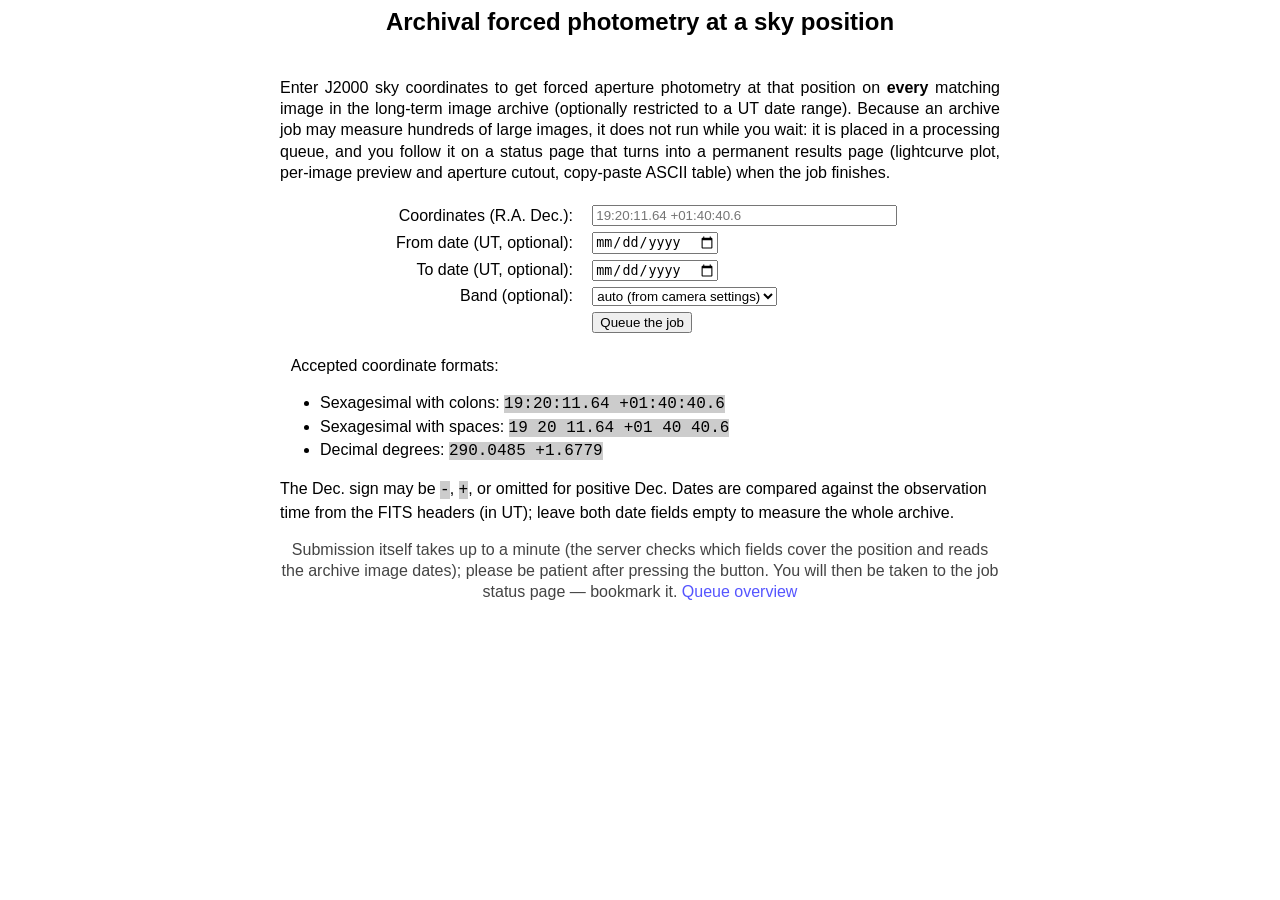
==== move_to_htdocs/archive_forced_photometry.html @ 74b23fc4 "add archival forced photometry queue: submit/status CGIs, worker, shared engine lib, prune script" ====
<html>
<head>
<style type="text/css">
body { color: #000;
 background: #fff;
 font-family: arial, helvetica, sans-serif;
 font-size: 12pt;
 line-height: 16pt;
 margin-top: 3mm;
 margin-bottom: 3mm;
 margin-left: 10mm;
 margin-right: 10mm;
}

p {text-align: justify; text-indent: 6mm; line-height: 16pt}
.code {text-align: left; font-family: courier; background: #ccc; color:
#000}
table.main {border-spacing: 5pt}
td { padding-left: 20pt; padding-right: 20pt; padding-bottom: 3pt }

a:link {color: #55f; text-decoration: none}
a:visited {color: #33f; text-decoration: none}
a:active {color: #55f; text-decoration: none}
a:hover {color: #55f; text-decoration: underline}

.section { max-width: 720px; margin: 0 auto; padding-top: 6pt; }
.section p { text-indent: 0; }
.formats { margin-left: 8pt; }
.working { margin-left: 1em; color: #888; visibility: hidden; }
.secondary { color: #444; }
hr.break { max-width: 720px; margin: 18pt auto; }
</style>
</head>

<center>
<h2>Archival forced photometry at a sky position</h2>
</center>

<form id="archive-phot-form" action="../cgi-bin/unmw/archive_forced_photometry.py" method="post">

<div class="section">
<p>Enter J2000 sky coordinates to get forced aperture photometry at that
position on <b>every</b> matching image in the long-term image archive
(optionally restricted to a UT date range). Because an archive job may
measure hundreds of large images, it does not run while you wait: it is
placed in a processing queue, and you follow it on a status page that
turns into a permanent results page (lightcurve plot, per-image preview
and aperture cutout, copy-paste ASCII table) when the job finishes.</p>

<table style="margin: 0 auto; border-spacing: 5pt;">
<tr>
  <td style="text-align: right; padding: 0 10pt;">Coordinates (R.A. Dec.):</td>
  <td style="padding: 0;">
    <input type="text" name="coords" size="36" placeholder="19:20:11.64 +01:40:40.6">
  </td>
</tr>
<tr>
  <td style="text-align: right; padding: 0 10pt;">From date (UT, optional):</td>
  <td style="padding: 0;">
    <input type="date" name="date_from">
  </td>
</tr>
<tr>
  <td style="text-align: right; padding: 0 10pt;">To date (UT, optional):</td>
  <td style="padding: 0;">
    <input type="date" name="date_to">
  </td>
</tr>
<tr>
  <td style="text-align: right; padding: 0 10pt;">Band (optional):</td>
  <td style="padding: 0;">
    <select name="band">
      <option value="" selected>auto (from camera settings)</option>
      <option value="B">B</option>
      <option value="V">V</option>
      <option value="R">R</option>
      <option value="Rc">Rc</option>
      <option value="I">I</option>
      <option value="Ic">Ic</option>
      <option value="r">r</option>
      <option value="i">i</option>
      <option value="g">g</option>
    </select>
  </td>
</tr>
<tr>
  <td style="padding: 0;"></td>
  <td style="padding: 0;">
    <input type="submit" id="archive-phot-button" value="Queue the job">
    <span id="archive-phot-working" class="working">Submitting...</span>
  </td>
</tr>
</table>

<p class="formats">
Accepted coordinate formats:
<ul>
<li>Sexagesimal with colons: <span class="code">19:20:11.64 +01:40:40.6</span></li>
<li>Sexagesimal with spaces: <span class="code">19 20 11.64 +01 40 40.6</span></li>
<li>Decimal degrees: <span class="code">290.0485 +1.6779</span></li>
</ul>
The Dec. sign may be <span class="code">-</span>, <span class="code">+</span>, or omitted for positive Dec.
Dates are compared against the observation time from the FITS headers (in UT);
leave both date fields empty to measure the whole archive.
</p>

<p class="secondary" style="text-align: center;">
Submission itself takes up to a minute (the server checks which fields cover
the position and reads the archive image dates); please be patient after
pressing the button. You will then be taken to the job status page &mdash;
bookmark it. <a href="../cgi-bin/unmw/archive_phot_status.py">Queue overview</a>
</p>
</div>

</form>

<script type="text/javascript">
(function () {
  var form = document.getElementById('archive-phot-form');
  var button = document.getElementById('archive-phot-button');
  var working = document.getElementById('archive-phot-working');

  // Pre-fill form fields from URL query parameters. The "Re-run this
  // request" links on results pages point here with the original coords,
  // band, and date range in the query string, so the user lands on a
  // prefilled form and only has to press the button.
  var params = new URLSearchParams(window.location.search);
  ['coords', 'band', 'date_from', 'date_to'].forEach(function (name) {
    if (!params.has(name)) return;
    var el = form.elements[name];
    if (el) el.value = params.get(name);
  });

  function reset() {
    button.disabled = false;
    working.style.visibility = 'hidden';
  }

  form.addEventListener('submit', function () {
    // Disable the button on submit so impatient double-clicks do not
    // enqueue two identical jobs back to back (the server would dedup
    // them anyway, but no reason to make it).
    button.disabled = true;
    working.style.visibility = 'visible';
  });

  // pageshow fires on initial load AND on back/forward-cache restore, so the
  // button is re-enabled if the user returns via the back button.
  window.addEventListener('pageshow', reset);
})();
</script>

</html>
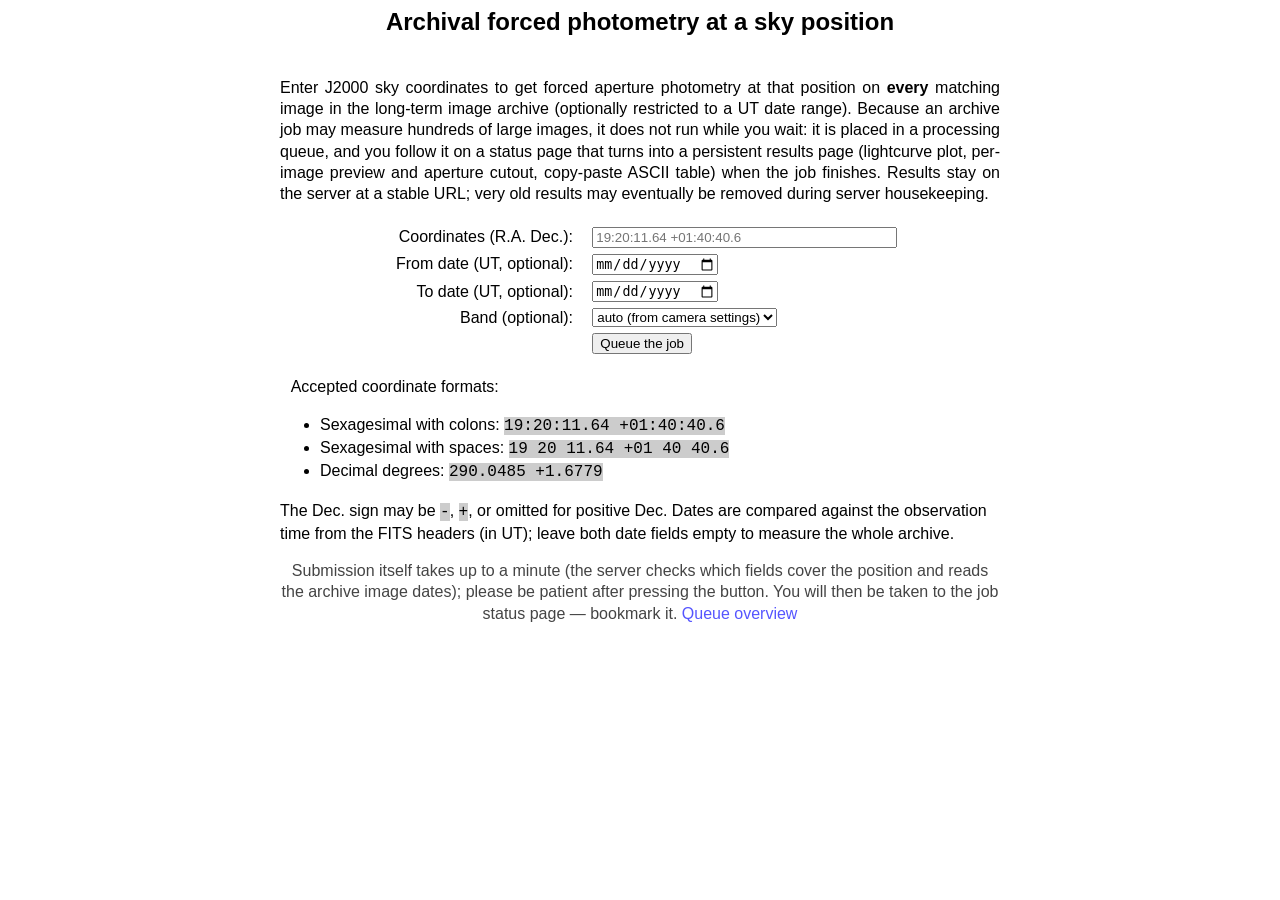
==== commit acb3f406: "archive photometry: call results pages persistent (not permanent), add download-your-data note" ====
--- a/move_to_htdocs/archive_forced_photometry.html
+++ b/move_to_htdocs/archive_forced_photometry.html
@@ -44,8 +44,10 @@
 (optionally restricted to a UT date range). Because an archive job may
 measure hundreds of large images, it does not run while you wait: it is
 placed in a processing queue, and you follow it on a status page that
-turns into a permanent results page (lightcurve plot, per-image preview
-and aperture cutout, copy-paste ASCII table) when the job finishes.</p>
+turns into a persistent results page (lightcurve plot, per-image preview
+and aperture cutout, copy-paste ASCII table) when the job finishes.
+Results stay on the server at a stable URL; very old results may
+eventually be removed during server housekeeping.</p>
 
 <table style="margin: 0 auto; border-spacing: 5pt;">
 <tr>
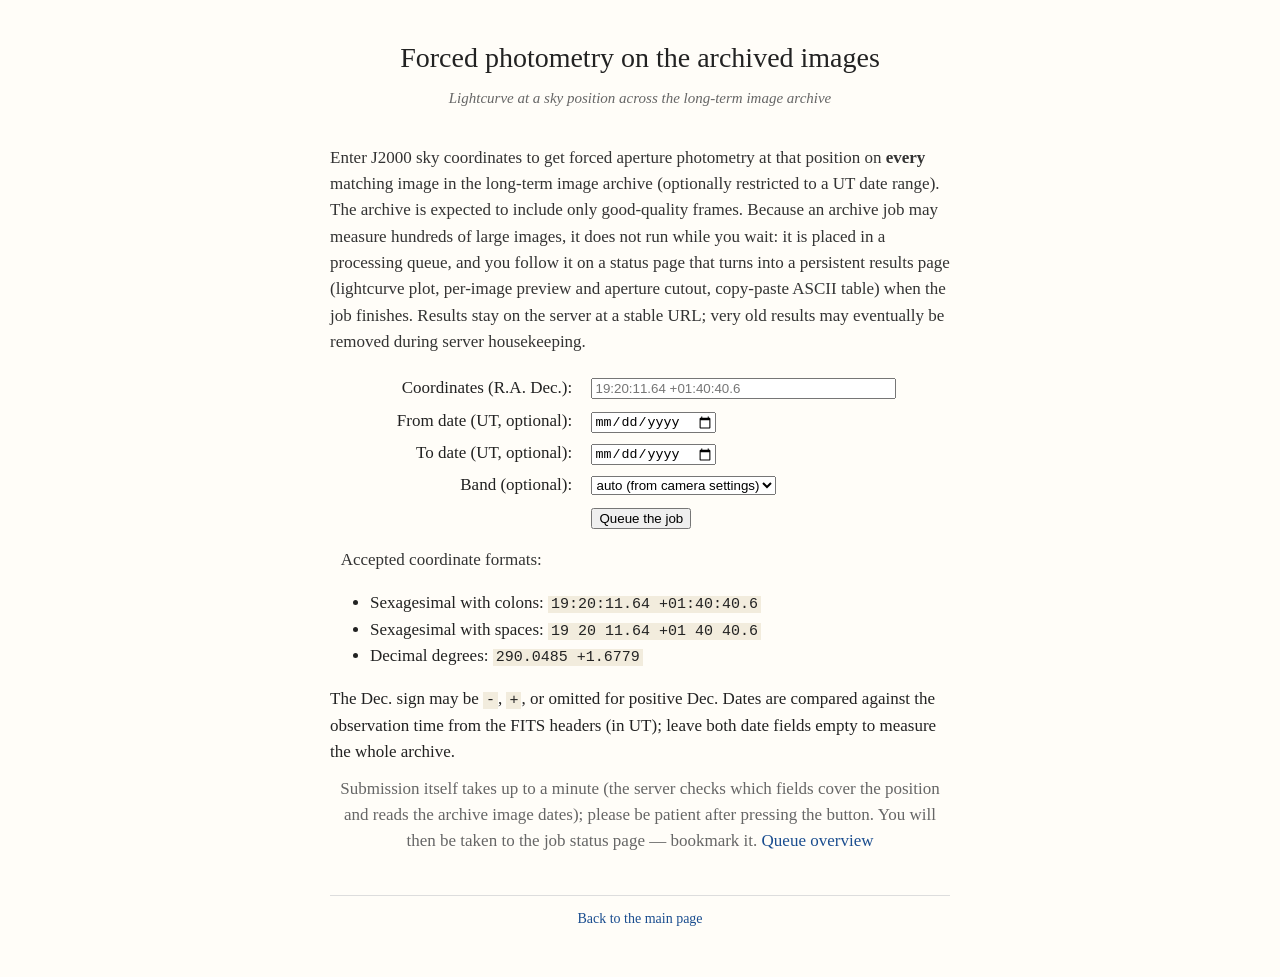
==== commit 085c7061: "restyle static and CGI pages" ====
--- a/move_to_htdocs/archive_forced_photometry.html
+++ b/move_to_htdocs/archive_forced_photometry.html
@@ -1,47 +1,22 @@
+<!DOCTYPE html>
 <html>
 <head>
-<style type="text/css">
-body { color: #000;
- background: #fff;
- font-family: arial, helvetica, sans-serif;
- font-size: 12pt;
- line-height: 16pt;
- margin-top: 3mm;
- margin-bottom: 3mm;
- margin-left: 10mm;
- margin-right: 10mm;
-}
+<meta charset="utf-8">
+<meta name="viewport" content="width=device-width, initial-scale=1">
+<title>NMW forced photometry on the archived images</title>
+<link rel="stylesheet" type="text/css" href="unmw.css">
+</head>
+<body>
 
-p {text-align: justify; text-indent: 6mm; line-height: 16pt}
-.code {text-align: left; font-family: courier; background: #ccc; color:
-#000}
-table.main {border-spacing: 5pt}
-td { padding-left: 20pt; padding-right: 20pt; padding-bottom: 3pt }
-
-a:link {color: #55f; text-decoration: none}
-a:visited {color: #33f; text-decoration: none}
-a:active {color: #55f; text-decoration: none}
-a:hover {color: #55f; text-decoration: underline}
-
-.section { max-width: 720px; margin: 0 auto; padding-top: 6pt; }
-.section p { text-indent: 0; }
-.formats { margin-left: 8pt; }
-.working { margin-left: 1em; color: #888; visibility: hidden; }
-.secondary { color: #444; }
-hr.break { max-width: 720px; margin: 18pt auto; }
-</style>
-</head>
-
-<center>
-<h2>Archival forced photometry at a sky position</h2>
-</center>
+<h1>Forced photometry on the archived images</h1>
+<p class="subtitle">Lightcurve at a sky position across the long-term image archive</p>
 
 <form id="archive-phot-form" action="../cgi-bin/unmw/archive_forced_photometry.py" method="post">
 
-<div class="section">
 <p>Enter J2000 sky coordinates to get forced aperture photometry at that
 position on <b>every</b> matching image in the long-term image archive
-(optionally restricted to a UT date range). Because an archive job may
+(optionally restricted to a UT date range). The archive is expected to
+include only good-quality frames. Because an archive job may
 measure hundreds of large images, it does not run while you wait: it is
 placed in a processing queue, and you follow it on a status page that
 turns into a persistent results page (lightcurve plot, per-image preview
@@ -49,7 +24,7 @@
 Results stay on the server at a stable URL; very old results may
 eventually be removed during server housekeeping.</p>
 
-<table style="margin: 0 auto; border-spacing: 5pt;">
+<table style="margin: 14px auto 0; border-spacing: 5pt;">
 <tr>
   <td style="text-align: right; padding: 0 10pt;">Coordinates (R.A. Dec.):</td>
   <td style="padding: 0;">
@@ -112,9 +87,12 @@
 pressing the button. You will then be taken to the job status page &mdash;
 bookmark it. <a href="../cgi-bin/unmw/archive_phot_status.py">Queue overview</a>
 </p>
-</div>
 
 </form>
+
+<div class="footer">
+<p><a href="index.html">Back to the main page</a></p>
+</div>
 
 <script type="text/javascript">
 (function () {
@@ -152,4 +130,5 @@
 })();
 </script>
 
+</body>
 </html>
--- a/move_to_htdocs/unmw.css
+++ b/move_to_htdocs/unmw.css
@@ -0,0 +1,24 @@
+/* Shared style for the NMW transient search static pages.
+   Keep this in sync with the look of index.html - all the static pages
+   link this file so fonts and colors match across the interface. */
+body { max-width: 620px; margin: 0 auto; padding: 30px 18px 48px;
+ background: #fffdf8; color: #222;
+ font-family: Georgia, "Times New Roman", serif;
+ font-size: 17px; line-height: 1.55; }
+h1 { text-align: center; font-size: 28px; font-weight: normal;
+ margin: 6px 0 8px; }
+.subtitle { text-align: center; color: #666; font-size: 15px;
+ margin: 0 0 34px; font-style: italic; }
+h2 { font-size: 19px; font-weight: bold; margin: 26px 0 4px;
+ padding-left: 10px; border-left: 4px solid #b5451b; }
+p { margin: 10px 0 0; color: #333; }
+a:link, a:visited { color: #1a4d8f; text-decoration: none; }
+a:hover, a:active { color: #b5451b; text-decoration: underline; }
+.code { font-family: "Courier New", Courier, monospace; font-size: 15px;
+ background: #f2ecdd; color: #222; padding: 0 3px; }
+.formats { margin-left: 8pt; }
+.working { margin-left: 1em; color: #888; visibility: hidden; }
+.secondary { color: #666; }
+.footer { margin-top: 40px; padding-top: 12px; border-top: 1px solid #ddd;
+ text-align: center; font-size: 14px; color: #666; }
+.footer p { margin: 0; }
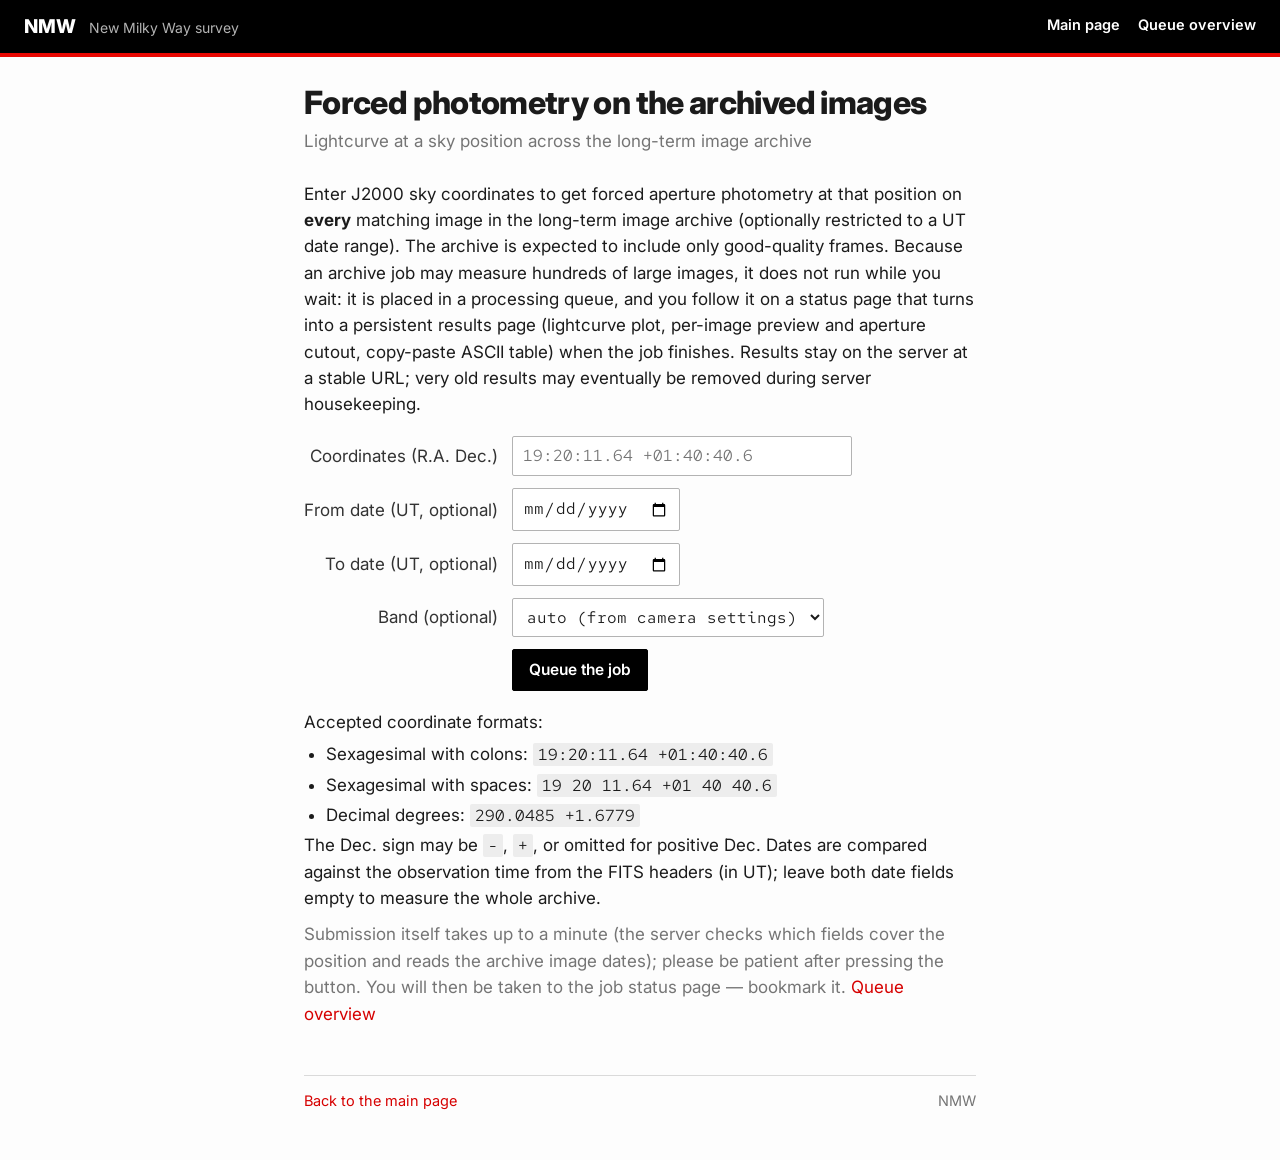
==== commit 4800d4e3: "web pages: Texas Tech colors and fonts (black band, scarlet rule, Inter + Red Hat Mono, lining figur" ====
--- a/move_to_htdocs/archive_forced_photometry.html
+++ b/move_to_htdocs/archive_forced_photometry.html
@@ -8,6 +8,12 @@
 </head>
 <body>
 
+<header class="topbar">
+<a class="brand" href="index.html"><span class="brand-name">NMW</span> <small>New Milky Way survey</small></a>
+<nav><a href="index.html">Main page</a><a href="../cgi-bin/unmw/archive_phot_status.py">Queue overview</a></nav>
+</header>
+
+<main class="page">
 <h1>Forced photometry on the archived images</h1>
 <p class="subtitle">Lightcurve at a sky position across the long-term image archive</p>
 
@@ -24,29 +30,16 @@
 Results stay on the server at a stable URL; very old results may
 eventually be removed during server housekeeping.</p>
 
-<table style="margin: 14px auto 0; border-spacing: 5pt;">
-<tr>
-  <td style="text-align: right; padding: 0 10pt;">Coordinates (R.A. Dec.):</td>
-  <td style="padding: 0;">
-    <input type="text" name="coords" size="36" placeholder="19:20:11.64 +01:40:40.6">
-  </td>
-</tr>
-<tr>
-  <td style="text-align: right; padding: 0 10pt;">From date (UT, optional):</td>
-  <td style="padding: 0;">
-    <input type="date" name="date_from">
-  </td>
-</tr>
-<tr>
-  <td style="text-align: right; padding: 0 10pt;">To date (UT, optional):</td>
-  <td style="padding: 0;">
-    <input type="date" name="date_to">
-  </td>
-</tr>
-<tr>
-  <td style="text-align: right; padding: 0 10pt;">Band (optional):</td>
-  <td style="padding: 0;">
-    <select name="band">
+<div class="form-grid">
+  <label for="coords">Coordinates (R.A. Dec.)</label>
+  <div><input type="text" name="coords" id="coords" size="36" placeholder="19:20:11.64 +01:40:40.6"></div>
+  <label for="date_from">From date (UT, optional)</label>
+  <div><input type="date" name="date_from" id="date_from"></div>
+  <label for="date_to">To date (UT, optional)</label>
+  <div><input type="date" name="date_to" id="date_to"></div>
+  <label for="band">Band (optional)</label>
+  <div>
+    <select name="band" id="band">
       <option value="" selected>auto (from camera settings)</option>
       <option value="B">B</option>
       <option value="V">V</option>
@@ -58,18 +51,15 @@
       <option value="i">i</option>
       <option value="g">g</option>
     </select>
-  </td>
-</tr>
-<tr>
-  <td style="padding: 0;"></td>
-  <td style="padding: 0;">
+  </div>
+  <span></span>
+  <div class="btn-row">
     <input type="submit" id="archive-phot-button" value="Queue the job">
     <span id="archive-phot-working" class="working">Submitting...</span>
-  </td>
-</tr>
-</table>
+  </div>
+</div>
 
-<p class="formats">
+<div class="formats">
 Accepted coordinate formats:
 <ul>
 <li>Sexagesimal with colons: <span class="code">19:20:11.64 +01:40:40.6</span></li>
@@ -79,9 +69,9 @@
 The Dec. sign may be <span class="code">-</span>, <span class="code">+</span>, or omitted for positive Dec.
 Dates are compared against the observation time from the FITS headers (in UT);
 leave both date fields empty to measure the whole archive.
-</p>
+</div>
 
-<p class="secondary" style="text-align: center;">
+<p class="secondary">
 Submission itself takes up to a minute (the server checks which fields cover
 the position and reads the archive image dates); please be patient after
 pressing the button. You will then be taken to the job status page &mdash;
@@ -92,7 +82,9 @@
 
 <div class="footer">
 <p><a href="index.html">Back to the main page</a></p>
+<p><span class="brand-name">NMW</span></p>
 </div>
+</main>
 
 <script type="text/javascript">
 (function () {
--- a/move_to_htdocs/unmw.css
+++ b/move_to_htdocs/unmw.css
@@ -1,24 +1,115 @@
-/* Shared style for the NMW transient search static pages.
-   Keep this in sync with the look of index.html - all the static pages
-   link this file so fonts and colors match across the interface. */
-body { max-width: 620px; margin: 0 auto; padding: 30px 18px 48px;
- background: #fffdf8; color: #222;
- font-family: Georgia, "Times New Roman", serif;
- font-size: 17px; line-height: 1.55; }
-h1 { text-align: center; font-size: 28px; font-weight: normal;
- margin: 6px 0 8px; }
-.subtitle { text-align: center; color: #666; font-size: 15px;
- margin: 0 0 34px; font-style: italic; }
-h2 { font-size: 19px; font-weight: bold; margin: 26px 0 4px;
- padding-left: 10px; border-left: 4px solid #b5451b; }
-p { margin: 10px 0 0; color: #333; }
-a:link, a:visited { color: #1a4d8f; text-decoration: none; }
-a:hover, a:active { color: #b5451b; text-decoration: underline; }
-.code { font-family: "Courier New", Courier, monospace; font-size: 15px;
- background: #f2ecdd; color: #222; padding: 0 3px; }
-.formats { margin-left: 8pt; }
-.working { margin-left: 1em; color: #888; visibility: hidden; }
-.secondary { color: #666; }
-.footer { margin-top: 40px; padding-top: 12px; border-top: 1px solid #ddd;
- text-align: center; font-size: 14px; color: #666; }
+/* Shared style for every NMW web page: the static pages in this directory
+   link to this file, and the Python-generated pages (CGI results and the
+   monitoring pages) embed its text inline (nmw_coord_lib._PAGE_CSS reads
+   this file), so edit the look in this one place.
+
+   Texas Tech University web palette: scarlet #E90802 for accents (#D60000
+   for link text, which has better contrast on white), black, white, light
+   gray #EDEDED, dark gray #333333, medium gray #757575. Fonts follow the
+   TTU web template's own stack: Neue Plak -> Inter -> Tahoma for display,
+   Inter for body and UI, Red Hat Mono for monospace; Inter and Red Hat
+   Mono come from Google Fonts and fall back to system faces when the
+   visitor's browser cannot reach fonts.googleapis.com. Every face in every
+   stack has lining figures (digits of equal height); coordinates, dates
+   and tables additionally use tabular figures so columns line up. */
+@import url("https://fonts.googleapis.com/css2?family=Inter:wght@400;600;700;800&family=Red+Hat+Mono:wght@400;500&display=swap");
+
+:root {
+  --scarlet: #e90802; --scarlet-dark: #d60000; --ink: #1b1b1b; --ink-2: #333333;
+  --muted: #757575; --rule: #dadada; --panel: #ededed; --panel-2: #f6f6f6; --paper: #fdfdfd;
+  --sans: Inter, "Helvetica Neue", Helvetica, Arial, Tahoma, sans-serif;
+  --mono: "Red Hat Mono", Menlo, Consolas, "Liberation Mono", "DejaVu Sans Mono", monospace;
+}
+html { background: var(--paper); }
+body { margin: 0; background: var(--paper); color: var(--ink); font-family: var(--sans);
+  font-size: 17px; line-height: 1.55; font-variant-numeric: lining-nums; }
+
+/* black band with the scarlet rule, as in the TTU global template */
+.topbar { display: flex; align-items: center; justify-content: space-between; gap: 16px; flex-wrap: wrap;
+  padding: 12px 24px; background: #000; color: #fff; border-bottom: 4px solid var(--scarlet); }
+.topbar .brand { font-weight: 800; font-size: 19px; letter-spacing: -0.01em; color: #fff; text-decoration: none; }
+.topbar .brand small { font-weight: 400; color: #b3b3b3; margin-left: 10px; font-size: 14px; letter-spacing: 0; }
+.topbar nav { display: flex; gap: 18px; flex-wrap: wrap; font-size: 14.5px; font-weight: 600; }
+.topbar nav a { color: #fff; text-decoration: none; border-bottom: 2px solid transparent; }
+.topbar nav a:hover { color: #fff; border-bottom-color: var(--scarlet); text-decoration: none; }
+
+/* page body: narrow measure for text and form pages, wide for data pages */
+.page { max-width: 720px; margin: 0 auto; padding: 28px 24px 48px; box-sizing: border-box; }
+.page.wide { max-width: 1180px; }
+@media (max-width: 480px) { .page { padding: 20px 16px 40px; } .topbar { padding: 10px 16px; } }
+
+h1 { font-size: 32px; font-weight: 800; letter-spacing: -0.02em; line-height: 1.15; margin: 0 0 6px; }
+.subtitle { color: var(--muted); font-size: 17px; margin: 0 0 26px; }
+h3 { font-size: 19px; font-weight: 700; margin: 30px 0 10px; padding-bottom: 5px;
+  border-bottom: 2px solid var(--scarlet); display: inline-block; }
+p { margin: 10px 0 0; }
+a:link, a:visited { color: var(--scarlet-dark); text-decoration: none; }
+a:hover, a:active { color: #000; text-decoration: underline; text-decoration-color: var(--scarlet); }
+:focus-visible { outline: 2px solid var(--scarlet); outline-offset: 2px; }
+
+/* main page entries */
+.entry { border-left: 4px solid var(--scarlet); padding: 2px 0 2px 16px; margin: 22px 0; }
+.entry h2 { font-size: 21px; font-weight: 700; margin: 0 0 4px; line-height: 1.3; }
+.entry h2 a { color: var(--ink); }
+.entry h2 a:hover { color: var(--scarlet-dark); }
+.entry p { margin: 0; color: var(--ink-2); }
+
+/* inline code, coordinates, preformatted tables */
+.code { font-family: var(--mono); font-size: 0.92em; background: var(--panel); padding: 1px 5px;
+  border-radius: 2px; font-variant-numeric: lining-nums tabular-nums; }
+pre { font-family: var(--mono); font-size: 14.5px; line-height: 1.5; background: var(--panel-2);
+  border: 1px solid var(--rule); padding: 12px 14px; overflow-x: auto; margin: 8px 0 0;
+  font-variant-numeric: lining-nums tabular-nums; }
+
+/* data tables (class "data" on the monitoring pages, "main" on the CGI result pages) */
+.table-wrap { overflow-x: auto; margin-top: 12px; }
+table.data, table.main { border-collapse: collapse; width: 100%; font-size: 15.5px; }
+table.data th, table.main th { text-align: left; background: #000; color: #fff; font-weight: 600;
+  padding: 8px 10px; border-bottom: 3px solid var(--scarlet); white-space: nowrap; vertical-align: bottom; }
+table.data td, table.main td { padding: 7px 10px; border-bottom: 1px solid var(--rule); vertical-align: top;
+  text-align: left; }
+table.data tr:hover td, table.main tr:hover td { background: var(--panel-2); }
+table.data td a, table.main td a { color: var(--ink); text-decoration: underline;
+  text-decoration-color: var(--scarlet); text-underline-offset: 3px; }
+table.data td a:hover, table.main td a:hover { color: var(--scarlet-dark); }
+table.data .mono, table.main .mono { font-family: var(--mono); font-size: 14.5px; white-space: nowrap;
+  font-variant-numeric: lining-nums tabular-nums; }
+table.data .num, table.main .num { text-align: right; font-variant-numeric: lining-nums tabular-nums; }
+tr.skipped td { color: var(--muted); font-size: 90%; background: var(--panel-2); }
+
+/* key/value block on the source pages */
+dl.meta { display: grid; grid-template-columns: max-content 1fr; gap: 4px 18px; margin: 14px 0 0; font-size: 16px; }
+dl.meta dt { color: var(--muted); font-size: 12.5px; letter-spacing: 0.07em; text-transform: uppercase; padding-top: 3px; }
+dl.meta dd { margin: 0; }
+@media (max-width: 480px) { dl.meta { grid-template-columns: 1fr; gap: 0; } dl.meta dd { margin-bottom: 8px; } }
+
+.notice { background: var(--panel-2); border-left: 4px solid #000; padding: 12px 16px; margin: 24px 0 0; }
+.notice p, .notice ul { margin: 8px 0 0; }
+.secondary { color: var(--muted); }
+.plot { margin: 8px 0 0; }
+.plot img { max-width: 100%; height: auto; display: block; border: 1px solid var(--rule); }
+ul li { margin: 4px 0; }
+
+/* forms */
+.form-grid { display: grid; grid-template-columns: max-content 1fr; gap: 12px 14px; align-items: center; margin: 18px 0 0; }
+.form-grid label { text-align: right; color: var(--ink-2); }
+@media (max-width: 480px) { .form-grid { grid-template-columns: 1fr; gap: 6px; } .form-grid label { text-align: left; } }
+input[type=text], input[type=number], input[type=date], select { font: inherit; font-size: 16px; padding: 7px 10px;
+  border: 1px solid #b3b3b3; border-radius: 2px; background: #fff; color: var(--ink); font-family: var(--mono);
+  font-variant-numeric: lining-nums tabular-nums; }
+input[type=text] { width: 100%; max-width: 34ch; box-sizing: border-box; }
+input[type=file] { font: inherit; }
+.btn, input[type=submit], button { font: inherit; font-size: 15.5px; font-weight: 600; padding: 8px 16px;
+  border: 1px solid #000; border-radius: 2px; background: #000; color: #fff; cursor: pointer; }
+.btn:hover, input[type=submit]:hover, button:hover { background: var(--scarlet); border-color: var(--scarlet); }
+.btn.secondary, button.secondary { background: #fff; color: var(--ink); }
+.btn.secondary:hover, button.secondary:hover { background: var(--panel); color: var(--ink); border-color: #000; }
+input[type=submit]:disabled, button:disabled { background: var(--muted); border-color: var(--muted); cursor: default; }
+.btn-row { display: flex; gap: 10px; flex-wrap: wrap; align-items: center; }
+.working { color: var(--muted); visibility: hidden; }
+.formats { margin-top: 18px; }
+.formats ul { margin: 6px 0 0; padding-left: 22px; }
+
+.footer { margin-top: 48px; padding-top: 14px; border-top: 1px solid var(--rule); color: var(--muted);
+  font-size: 14.5px; display: flex; justify-content: space-between; flex-wrap: wrap; gap: 8px 16px; }
 .footer p { margin: 0; }
